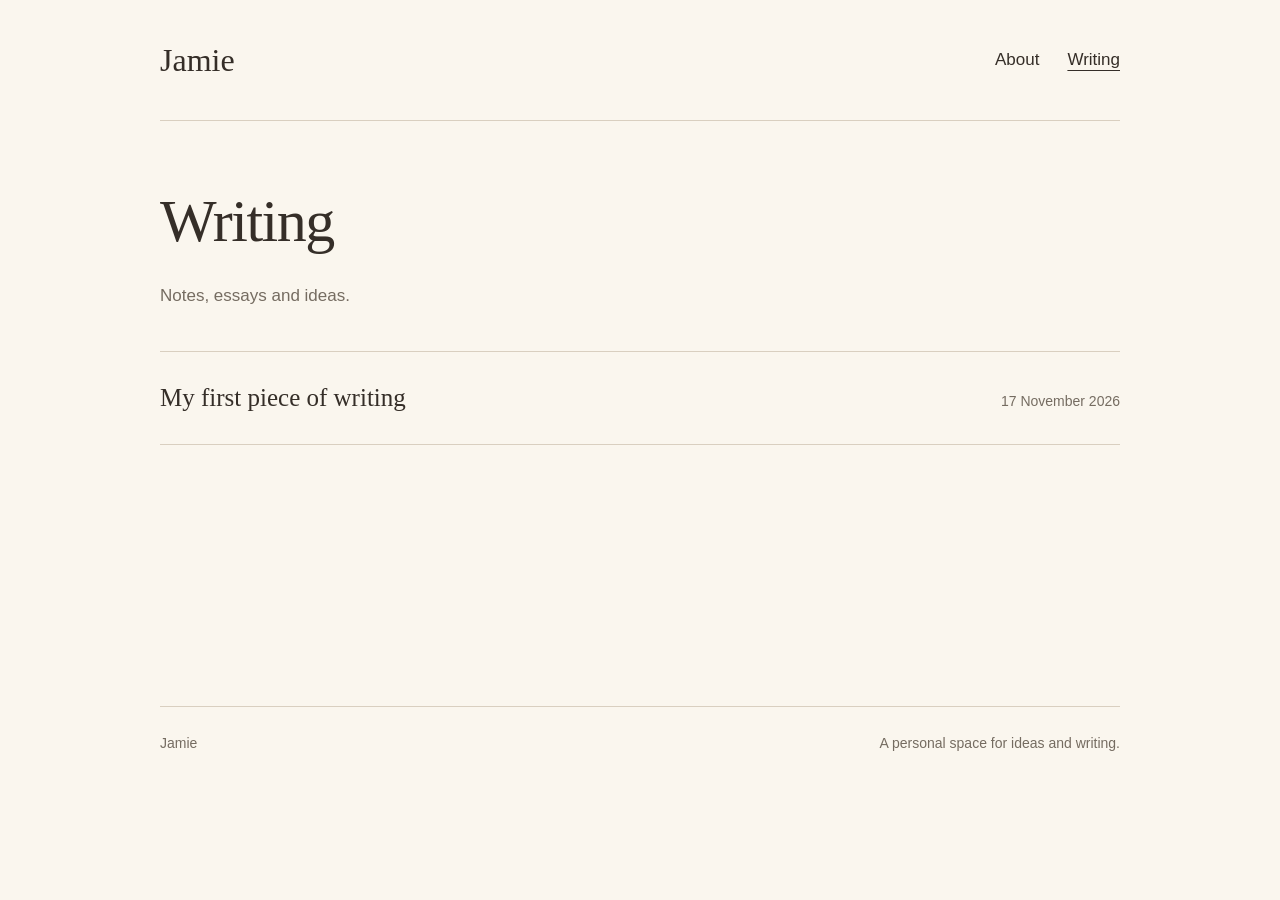
==== writing.html @ 6fce920c "Added introductory writing" ====
<!DOCTYPE html>
<html lang="en">
<head>
  <meta charset="UTF-8">
  <meta name="viewport" content="width=device-width, initial-scale=1">
  <meta name="description" content="Notes, essays and ideas by Jamie.">
  <title>Jamie — Writing</title>
  <link rel="stylesheet" href="styles.css">
</head>

<body>
  <header class="site-header container">
    <a class="site-name" href="index.html">Jamie</a>

    <nav aria-label="Main navigation">
      <a href="index.html">About</a>
      <a href="writing.html" aria-current="page">Writing</a>
    </nav>
  </header>

  <main class="container">
    <h1>Writing</h1>
    <p class="page-intro">Notes, essays and ideas.</p>

    <ul class="writing-list">
      <li>
        <a href="writings/first-post.html">
          <span class="post-title">My first piece of writing</span>
          <time datetime="2026-11-17">17 November 2026</time>
        </a>
      </li>
    </ul>
  </main>

  <footer class="site-footer container">
    <p>Jamie</p>
    <p>A personal space for ideas and writing.</p>
  </footer>
</body>
</html>
---- styles.css ----
:root {
  --paper: #faf6ee;
  --ink: #352e28;
  --muted: #756c61;
  --accent: #a34f33;
  --line: #d9cfc0;
}

* {
  box-sizing: border-box;
}

body {
  margin: 0;
  background: var(--paper);
  color: var(--ink);
  font-family: Arial, Helvetica, sans-serif;
  font-size: 17px;
  line-height: 1.75;
}

a {
  color: var(--accent);
  text-underline-offset: 5px;
}

a:hover {
  text-decoration-thickness: 2px;
}

a:focus-visible {
  outline: 2px solid var(--accent);
  outline-offset: 5px;
}

.container {
  width: min(960px, calc(100% - 48px));
  margin-inline: auto;
}

.site-header {
  display: flex;
  align-items: center;
  justify-content: space-between;
  gap: 24px;
  padding-block: 32px;
  border-bottom: 1px solid var(--line);
}

.site-name {
  color: var(--ink);
  font-family: Georgia, "Times New Roman", serif;
  font-size: 32px;
  text-decoration: none;
}

nav {
  display: flex;
  gap: 28px;
}

nav a {
  color: var(--ink);
  text-decoration: none;
}

nav a[aria-current="page"] {
  text-decoration: underline;
}

main {
  padding-block: 64px 80px;
  min-height: 65vh;
}

h1,
h2,
h3 {
  font-family: Georgia, "Times New Roman", serif;
  font-weight: 400;
  line-height: 1.2;
  letter-spacing: -0.025em;
}

h1 {
  margin: 0 0 24px;
  font-size: clamp(40px, 6vw, 60px);
}

h2 {
  margin: 0 0 24px;
  font-size: 34px;
}

p {
  margin: 0 0 20px;
}

.about {
  display: grid;
  grid-template-columns: 280px 1fr;
  align-items: center;
  gap: 56px;
}

.portrait {
  display: block;
  width: 100%;
  aspect-ratio: 4 / 5;
  object-fit: cover;
}

.socials {
  display: flex;
  align-items: baseline;
  flex-wrap: wrap;
  gap: 16px 28px;
  margin-block: 56px;
  padding-block: 24px;
  border-block: 1px solid var(--line);
}

.socials h2 {
  margin: 0;
  font-size: 24px;
  font-style: italic;
}

.socials ul {
  display: flex;
  flex-wrap: wrap;
  gap: 12px 28px;
  list-style: none;
  margin: 0;
  padding: 0;
}

.achievements {
  margin: 0;
  padding-left: 22px;
}

.achievements li {
  padding-left: 8px;
  margin-bottom: 12px;
}

.writing-link {
  margin-top: 48px;
  font-family: Georgia, "Times New Roman", serif;
  font-size: 25px;
}

.page-intro,
.article-meta {
  color: var(--muted);
}

.writing-list {
  list-style: none;
  margin: 40px 0 0;
  padding: 0;
  border-top: 1px solid var(--line);
}

.writing-list a {
  display: flex;
  align-items: baseline;
  justify-content: space-between;
  gap: 24px;
  padding-block: 24px;
  border-bottom: 1px solid var(--line);
  color: var(--ink);
  text-decoration: none;
}

.writing-list a:hover .post-title {
  text-decoration: underline;
  text-underline-offset: 5px;
}

.post-title {
  font-family: Georgia, "Times New Roman", serif;
  font-size: 25px;
}

.writing-list time {
  flex-shrink: 0;
  color: var(--muted);
  font-size: 14px;
}

.article {
  max-width: 680px;
  margin-inline: auto;
}

.article-header {
  margin-bottom: 40px;
}

.article-body {
  font-family: Georgia, "Times New Roman", serif;
  font-size: 20px;
  line-height: 1.85;
}

.article-body h2 {
  margin-top: 40px;
}

.back-link {
  display: inline-block;
  margin-top: 40px;
}

.site-footer {
  display: flex;
  justify-content: space-between;
  flex-wrap: wrap;
  gap: 12px;
  padding-block: 24px 32px;
  border-top: 1px solid var(--line);
  color: var(--muted);
  font-size: 14px;
}

.site-footer p {
  margin: 0;
}

@media (max-width: 700px) {
  .site-header {
    padding-block: 24px;
  }

  nav {
    gap: 20px;
  }

  main {
    padding-top: 40px;
  }

  .about {
    grid-template-columns: 1fr;
    gap: 32px;
  }

  .portrait {
    max-width: 320px;
  }

  .socials {
    margin-block: 40px;
  }

  .writing-list a {
    flex-direction: column;
    gap: 8px;
  }
}
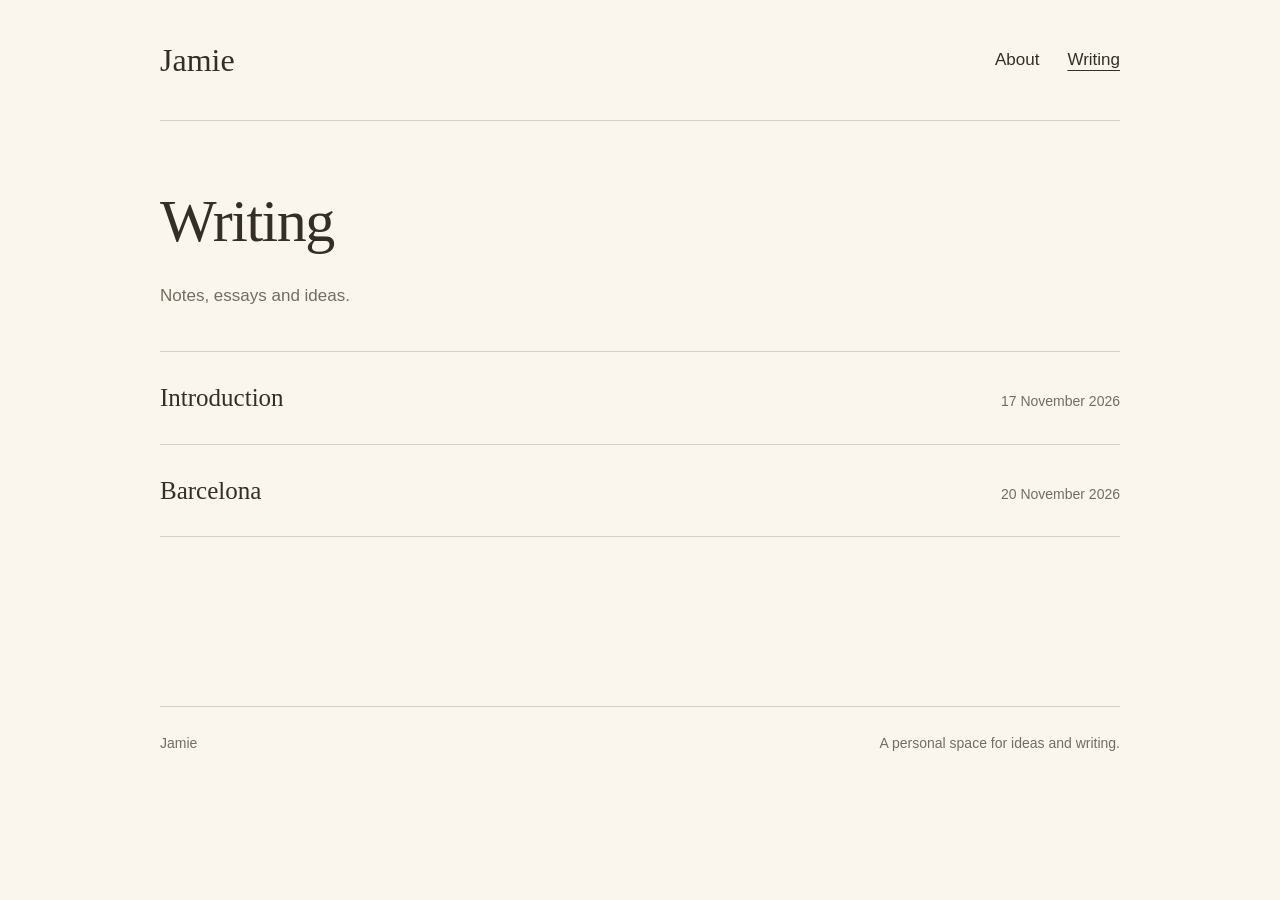
==== commit 9a659189: "Added another blog" ====
--- a/writing.html
+++ b/writing.html
@@ -24,9 +24,15 @@
 
     <ul class="writing-list">
       <li>
-        <a href="writings/first-post.html">
-          <span class="post-title">My first piece of writing</span>
+        <a href="writings/firstpost.html">
+          <span class="post-title">Introduction</span>
           <time datetime="2026-11-17">17 November 2026</time>
+        </a>
+      </li>
+      <li>
+        <a href="writings/barcelon.html">
+          <span class="post-title">Barcelona</span>
+          <time datetime="2026-11-17">20 November 2026</time>
         </a>
       </li>
     </ul>
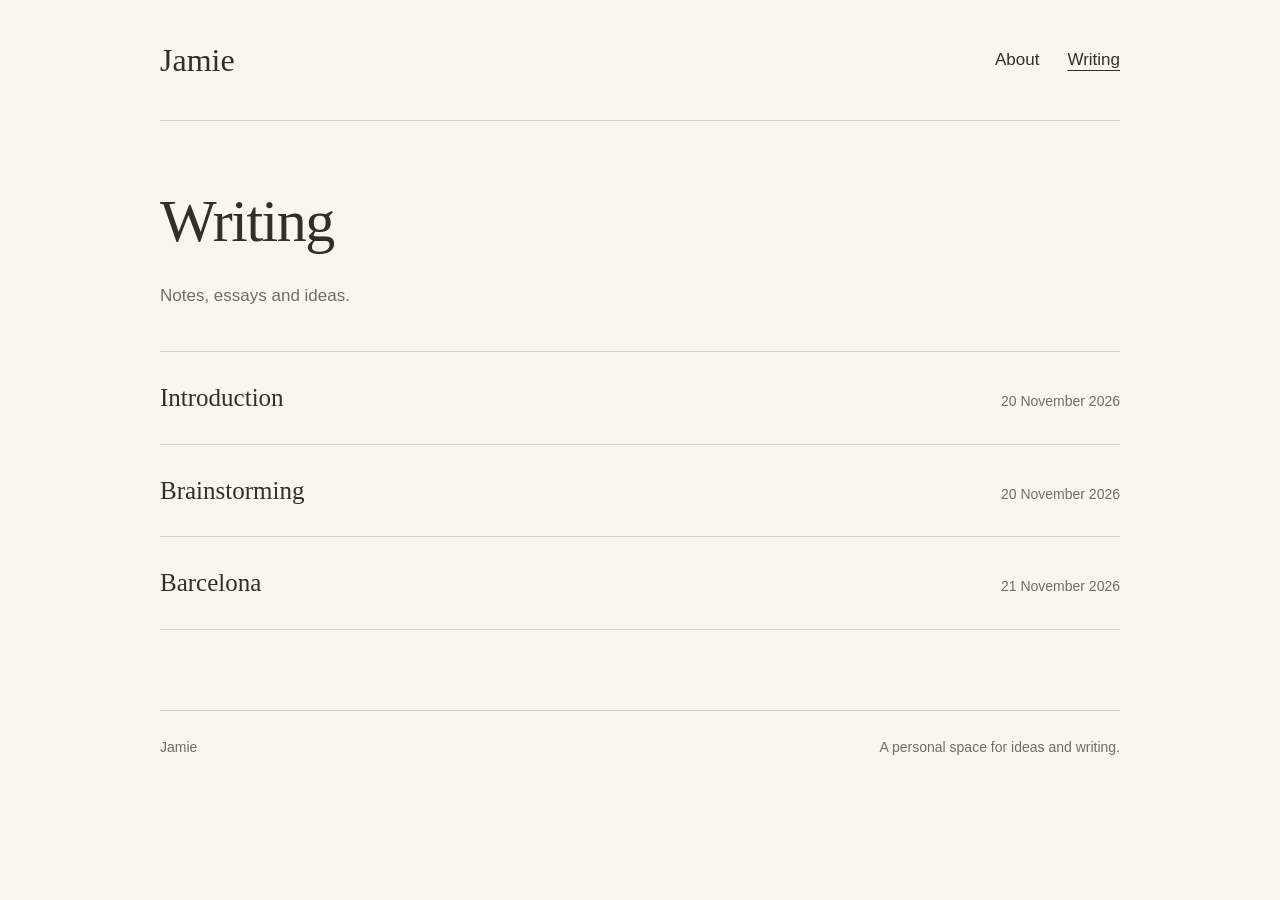
==== commit 14a8a523: "added blogs" ====
--- a/writing.html
+++ b/writing.html
@@ -26,13 +26,19 @@
       <li>
         <a href="writings/firstpost.html">
           <span class="post-title">Introduction</span>
-          <time datetime="2026-11-17">17 November 2026</time>
+          <time datetime="2026-11-17">20 November 2026</time>
         </a>
       </li>
       <li>
-        <a href="writings/barcelon.html">
+        <a href="writings/brainstorming.html">
+          <span class="post-title">Brainstorming</span>
+          <time datetime="2026-11-17">20 November 2026</time>
+        </a>
+      </li>
+      <li>
+        <a href="writings/barcelona.html">
           <span class="post-title">Barcelona</span>
-          <time datetime="2026-11-17">20 November 2026</time>
+          <time datetime="2026-11-17">21 November 2026</time>
         </a>
       </li>
     </ul>
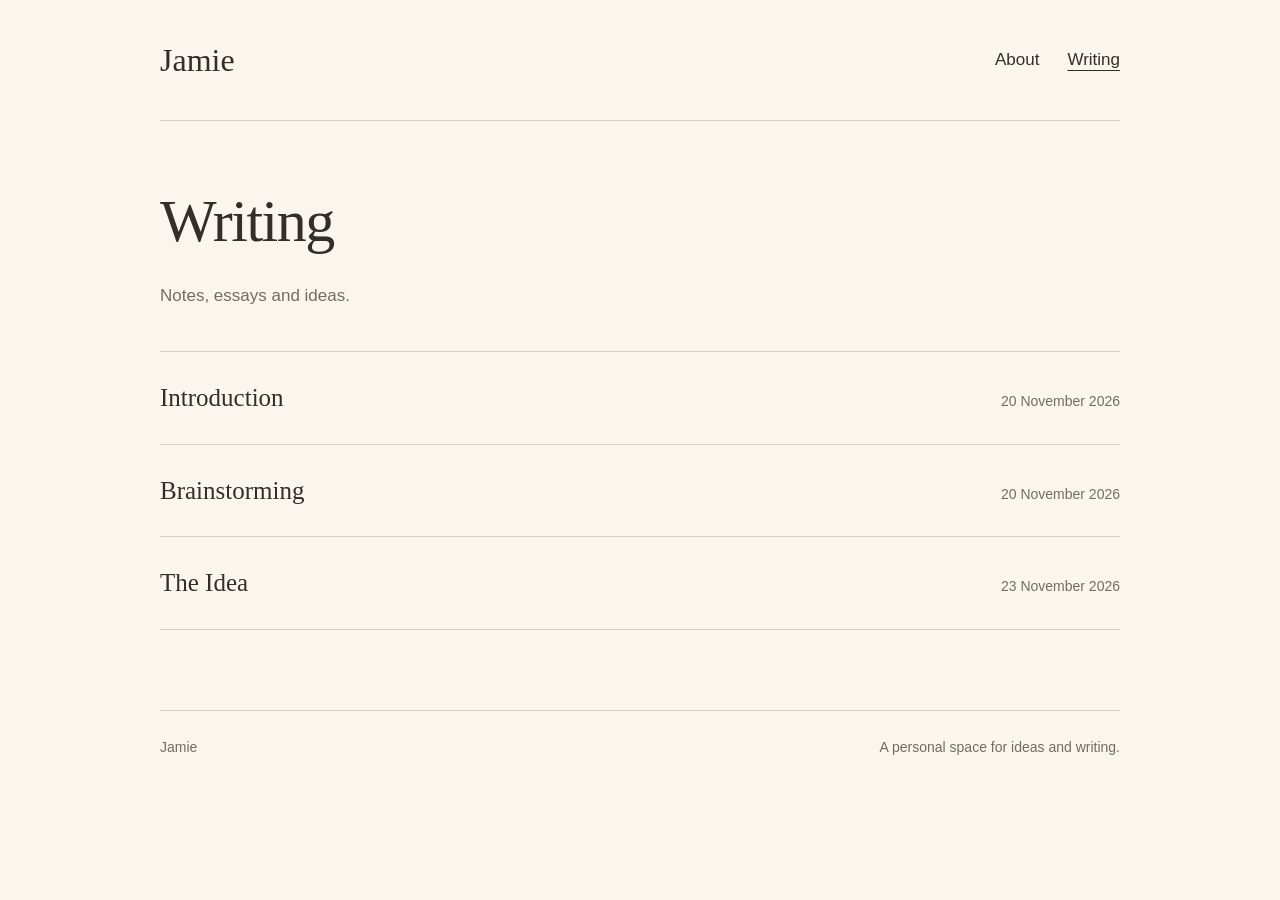
==== commit 6df47a2b: "ideation" ====
--- a/writing.html
+++ b/writing.html
@@ -36,9 +36,9 @@
         </a>
       </li>
       <li>
-        <a href="writings/barcelona.html">
-          <span class="post-title">Barcelona</span>
-          <time datetime="2026-11-17">21 November 2026</time>
+        <a href="writings/theIdea.html">
+          <span class="post-title">The Idea</span>
+          <time datetime="2026-11-17">23 November 2026</time>
         </a>
       </li>
     </ul>
